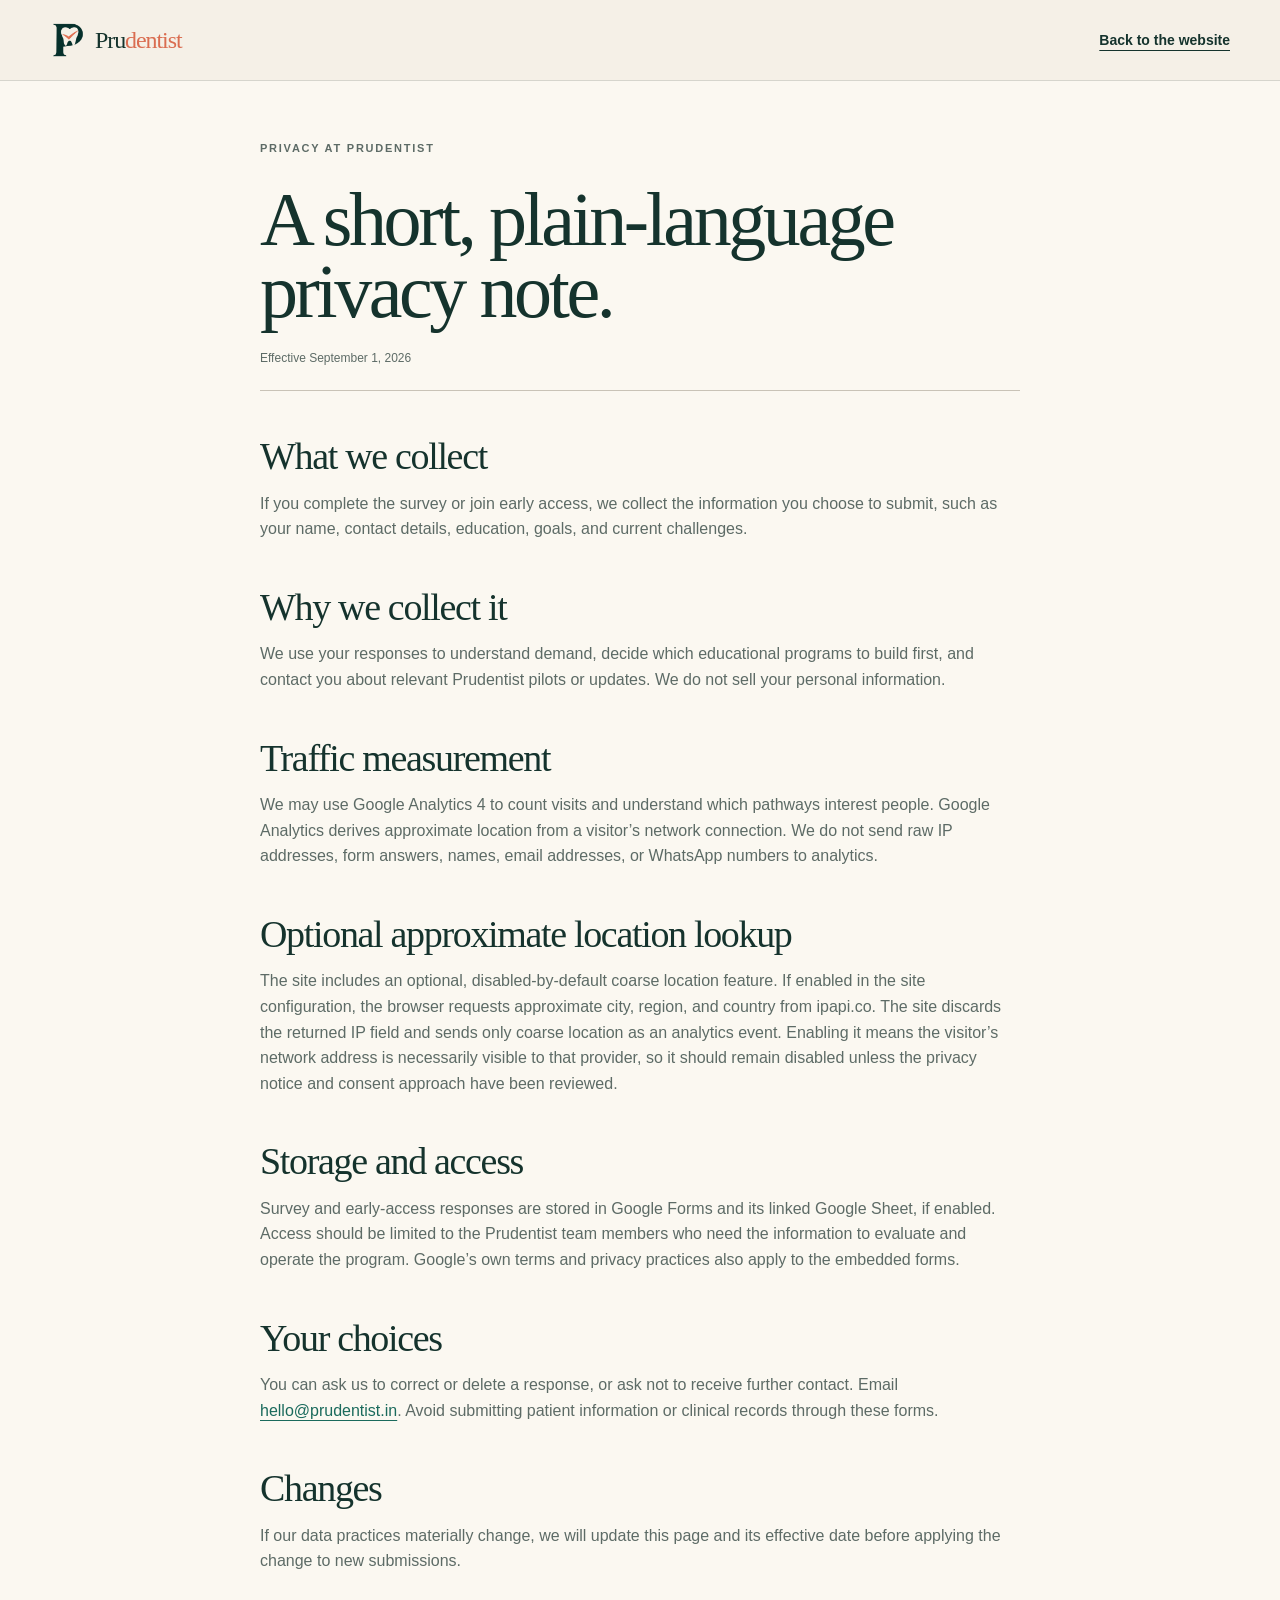
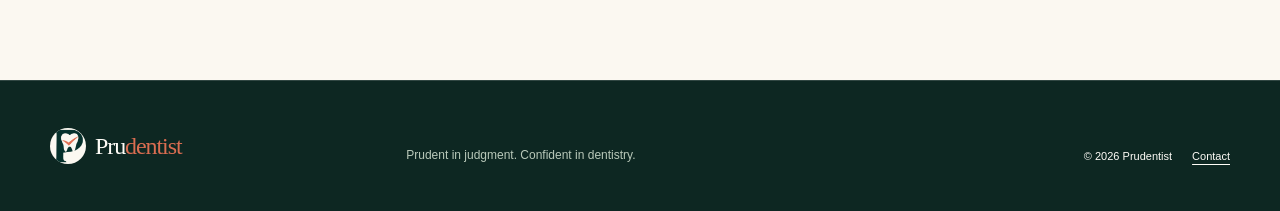
==== privacy.html @ f9dd21fc "feat: launch Prudentist static website" ====
<!doctype html>
<html lang="en">
<head>
  <meta charset="utf-8">
  <meta name="viewport" content="width=device-width, initial-scale=1">
  <meta name="description" content="How Prudentist handles survey, early-access, and privacy-friendly analytics data.">
  <meta name="robots" content="index, follow">
  <meta name="theme-color" content="#12332d">
  <link rel="canonical" href="https://theprudentist-alt.github.io/prudentist/privacy.html">
  <link rel="icon" type="image/png" sizes="64x64" href="static/images/favicon-64.png">
  <meta property="og:site_name" content="Prudentist">
  <meta property="og:title" content="Privacy — Prudentist">
  <meta property="og:description" content="How Prudentist handles Google Form responses and website analytics.">
  <meta property="og:type" content="website">
  <meta property="og:url" content="https://theprudentist-alt.github.io/prudentist/privacy.html">
  <title>Privacy — Prudentist</title>
  <link rel="stylesheet" href="static/styles.css">
  <script src="static/site.js" defer></script>
</head>
<body>
  <a class="skip-link" href="#main">Skip to content</a>
  <header class="site-header scrolled">
    <div class="shell nav-wrap">
      <a class="brand" href="index.html" aria-label="Prudentist home">
        <img src="static/images/prudentist-mark-256.png" width="36" height="36" alt="">
        <span>Pru</span><strong>dentist</strong>
      </a>
      <a class="text-link" href="index.html">Back to the website</a>
    </div>
  </header>

  <main class="legal-page" id="main">
    <article class="legal-shell">
      <p class="section-label">Privacy at Prudentist</p>
      <h1>A short, plain-language privacy note.</h1>
      <p class="legal-updated">Effective September 1, 2026</p>

      <h2>What we collect</h2>
      <p>If you complete the survey or join early access, we collect the information you choose to submit, such as your name, contact details, education, goals, and current challenges.</p>

      <h2>Why we collect it</h2>
      <p>We use your responses to understand demand, decide which educational programs to build first, and contact you about relevant Prudentist pilots or updates. We do not sell your personal information.</p>

      <h2>Traffic measurement</h2>
      <p>We may use Google Analytics 4 to count visits and understand which pathways interest people. Google Analytics derives approximate location from a visitor’s network connection. We do not send raw IP addresses, form answers, names, email addresses, or WhatsApp numbers to analytics.</p>

      <h2>Optional approximate location lookup</h2>
      <p>The site includes an optional, disabled-by-default coarse location feature. If enabled in the site configuration, the browser requests approximate city, region, and country from ipapi.co. The site discards the returned IP field and sends only coarse location as an analytics event. Enabling it means the visitor’s network address is necessarily visible to that provider, so it should remain disabled unless the privacy notice and consent approach have been reviewed.</p>

      <h2>Storage and access</h2>
      <p>Survey and early-access responses are stored in Google Forms and its linked Google Sheet, if enabled. Access should be limited to the Prudentist team members who need the information to evaluate and operate the program. Google’s own terms and privacy practices also apply to the embedded forms.</p>

      <h2>Your choices</h2>
      <p>You can ask us to correct or delete a response, or ask not to receive further contact. Email <a href="mailto:hello@prudentist.in">hello@prudentist.in</a>. Avoid submitting patient information or clinical records through these forms.</p>

      <h2>Changes</h2>
      <p>If our data practices materially change, we will update this page and its effective date before applying the change to new submissions.</p>
    </article>
  </main>

  <footer class="site-footer">
    <div class="shell footer-grid">
      <a class="brand brand-footer" href="index.html"><img src="static/images/prudentist-mark-256.png" width="36" height="36" alt=""><span>Pru</span><strong>dentist</strong></a>
      <p>Prudent in judgment. Confident in dentistry.</p>
      <div class="footer-meta"><span>© <span data-year>2026</span> Prudentist</span><a href="mailto:hello@prudentist.in">Contact</a></div>
    </div>
  </footer>
</body>
</html>
---- static/styles.css ----
:root {
  --ink: #15332d;
  --ink-deep: #0d2722;
  --paper: #f5f0e6;
  --paper-light: #fbf8f1;
  --line: #c9c3b7;
  --sage: #b9c9ba;
  --mint: #d9e5d7;
  --teal: #1a6a5c;
  --coral: #da6d51;
  --white: #fffdf8;
  --text-muted: #5d6b66;
  --font-sans: Inter, ui-sans-serif, -apple-system, BlinkMacSystemFont, "Segoe UI", sans-serif;
  --font-serif: Iowan Old Style, Baskerville, "Times New Roman", serif;
  --shell: min(1180px, calc(100% - 40px));
  --radius: 6px;
  --section: clamp(80px, 10vw, 148px);
}

* { box-sizing: border-box; }
html { scroll-behavior: smooth; }
body {
  margin: 0;
  color: var(--ink);
  background: var(--paper);
  font-family: var(--font-sans);
  font-size: 16px;
  line-height: 1.6;
  -webkit-font-smoothing: antialiased;
}

button, input, select, textarea { font: inherit; }
a { color: inherit; }
img { max-width: 100%; }
h1, h2, h3, p { margin-top: 0; }
.shell { width: var(--shell); margin-inline: auto; }
.section-pad { padding-block: var(--section); }
.sr-only {
  position: absolute; width: 1px; height: 1px; padding: 0; margin: -1px;
  overflow: hidden; clip: rect(0, 0, 0, 0); white-space: nowrap; border: 0;
}
.skip-link {
  position: fixed; z-index: 100; top: 12px; left: 12px; padding: 10px 16px;
  background: var(--white); transform: translateY(-160%);
}
.skip-link:focus { transform: translateY(0); }

.site-header {
  position: fixed; z-index: 50; inset: 0 0 auto; border-bottom: 1px solid transparent;
  transition: background .25s ease, border-color .25s ease;
}
.site-header.scrolled {
  background: rgb(245 240 230 / 94%); border-color: rgb(21 51 45 / 14%);
  backdrop-filter: blur(14px);
}
.nav-wrap { height: 80px; display: flex; align-items: center; justify-content: space-between; }
.brand { display: inline-flex; align-items: center; text-decoration: none; letter-spacing: -.045em; font-size: 24px; }
.brand img { width: 36px; height: 36px; margin-right: 9px; object-fit: contain; }
.brand span { font-family: var(--font-serif); }
.brand strong { color: var(--coral); font-family: var(--font-serif); font-size: inherit; font-weight: 400; letter-spacing: inherit; }
.site-nav { display: flex; align-items: center; gap: clamp(18px, 2.2vw, 34px); }
.site-nav > a { font-size: 13px; font-weight: 600; text-decoration: none; }
.site-nav > a:not(.button) { position: relative; }
.site-nav > a:not(.button)::after {
  content: ""; position: absolute; inset: auto 0 -5px; height: 1px; background: currentColor;
  transform: scaleX(0); transform-origin: right; transition: transform .2s ease;
}
.site-nav > a:hover::after { transform: scaleX(1); transform-origin: left; }
.menu-toggle { display: none; width: 48px; height: 48px; border: 0; background: transparent; }
.menu-toggle > span:not(.sr-only) { display: block; width: 23px; height: 1px; margin: 6px auto; background: var(--ink); }

.button {
  display: inline-flex; min-height: 52px; align-items: center; justify-content: center; gap: 22px;
  padding: 13px 20px; border: 1px solid var(--ink); border-radius: 2px; color: var(--white);
  background: var(--ink); font-weight: 700; font-size: 14px; text-decoration: none; cursor: pointer;
  transition: transform .2s ease, color .2s ease, background .2s ease;
}
.button:hover { transform: translateY(-2px); background: var(--teal); border-color: var(--teal); }
.button-small { min-height: 42px; padding: 9px 16px; }
.button-full { width: 100%; }
.button-coral { color: var(--ink-deep); background: var(--coral); border-color: var(--coral); }
.button-coral:hover { color: var(--white); background: #c65c43; border-color: #c65c43; }
.text-link { font-size: 14px; font-weight: 700; text-underline-offset: 5px; }

.hero { min-height: 860px; padding: 146px 0 90px; display: grid; align-items: center; overflow: hidden; }
.hero-grid { display: grid; grid-template-columns: minmax(0, 1.08fr) minmax(390px, .72fr); gap: clamp(54px, 8vw, 120px); align-items: center; }
.eyebrow, .section-label {
  text-transform: uppercase; letter-spacing: .16em; font-size: 11px; font-weight: 700;
}
.eyebrow { display: flex; align-items: center; gap: 10px; margin-bottom: 25px; }
.eyebrow span { width: 30px; height: 1px; background: var(--coral); }
h1 {
  max-width: 780px; margin-bottom: 27px; font-family: var(--font-serif); font-weight: 400;
  font-size: clamp(58px, 6.5vw, 96px); line-height: .95; letter-spacing: -.045em;
}
h1 em, h2 em { color: var(--coral); font-weight: 400; }
.hero-summary { max-width: 630px; color: #42544e; font-size: clamp(17px, 2vw, 20px); line-height: 1.65; }
.hero-actions { margin-top: 38px; display: flex; align-items: center; gap: 28px; }
.quiet-note { margin: 24px 0 0; color: var(--text-muted); font-size: 12px; }

.practice-map { padding: 24px; color: var(--white); background: var(--ink); transform: rotate(1.5deg); }
.map-heading, .path-topline, .form-heading { display: flex; justify-content: space-between; gap: 20px; }
.map-heading { padding-bottom: 18px; border-bottom: 1px solid rgb(255 255 255 / 22%); font-size: 10px; text-transform: uppercase; letter-spacing: .14em; }
.map-mark { color: var(--sage); }
.map-title { margin: 28px 0 30px; max-width: 360px; font-family: var(--font-serif); font-size: 31px; line-height: 1.12; }
.skill-map { margin: 0; padding: 0; list-style: none; }
.skill-map li { display: grid; grid-template-columns: 32px 1fr auto; gap: 10px; align-items: baseline; padding: 14px 0; border-top: 1px solid rgb(255 255 255 / 15%); }
.skill-map li > span { color: var(--coral); font-size: 10px; }
.skill-map strong { font-size: 14px; }
.skill-map small { color: var(--sage); font-size: 10px; text-align: right; }
.map-outcome { margin: 24px -24px -24px; padding: 18px 24px; display: flex; justify-content: space-between; background: var(--mint); color: var(--ink); font-size: 11px; text-transform: uppercase; letter-spacing: .06em; }

.problem { background: var(--paper-light); border-block: 1px solid var(--line); }
.statement-grid { display: grid; grid-template-columns: 1.2fr .8fr; gap: clamp(50px, 10vw, 150px); }
.section-label { margin-bottom: 25px; color: var(--teal); }
.section-label.light { color: var(--sage); }
h2 { margin-bottom: 0; font-family: var(--font-serif); font-size: clamp(43px, 5vw, 70px); font-weight: 400; line-height: 1.04; letter-spacing: -.035em; }
.statement-copy { padding-top: 43px; font-size: 17px; }
.statement-line { margin: 38px 0 0; padding-left: 22px; border-left: 2px solid var(--coral); font-weight: 700; }

.section-intro { max-width: 760px; margin-bottom: 64px; }
.section-intro > p:last-child { max-width: 570px; margin: 25px 0 0; color: var(--text-muted); font-size: 17px; }
.pathway-grid { display: grid; grid-template-columns: repeat(2, 1fr); gap: 18px; }
.path-card { min-height: 670px; padding: clamp(28px, 4vw, 52px); display: flex; flex-direction: column; border: 1px solid var(--ink); }
.path-india { background: var(--mint); }
.path-global { color: var(--white); background: var(--ink); }
.path-topline { padding-bottom: 22px; border-bottom: 1px solid currentColor; font-size: 11px; text-transform: uppercase; letter-spacing: .12em; }
.path-card > div:nth-child(2) { margin-top: 52px; }
.path-brand { margin-bottom: 16px; color: var(--teal); font-size: 12px; font-weight: 700; letter-spacing: .14em; text-transform: uppercase; }
.path-global .path-brand { color: var(--coral); }
.path-brand small { font-size: 9px; opacity: .75; }
.path-card h3 { max-width: 470px; margin-bottom: 18px; font-family: var(--font-serif); font-size: clamp(39px, 4.5vw, 58px); font-weight: 400; line-height: 1.02; }
.path-card > div > p:last-child { max-width: 520px; opacity: .78; }
.clean-list { margin: 34px 0; padding: 0; display: grid; grid-template-columns: 1fr 1fr; gap: 8px 24px; list-style: none; font-size: 13px; }
.clean-list li::before { content: "+"; margin-right: 8px; color: var(--coral); }
.card-cta { margin-top: auto; padding: 18px 0 3px; display: flex; justify-content: space-between; border-top: 1px solid currentColor; font-size: 14px; font-weight: 700; text-decoration: none; }
.card-cta span { font-size: 20px; transition: transform .2s ease; }
.card-cta:hover span { transform: translate(4px, -4px); }

.approach { color: var(--white); background: var(--ink-deep); }
.approach-grid { display: grid; grid-template-columns: .8fr 1.2fr; gap: clamp(60px, 10vw, 150px); }
.approach .section-intro { margin: 0; }
.approach .section-intro > p:last-child { color: var(--sage); }
.learning-chain { margin: 0; padding: 0; list-style: none; }
.learning-chain li { display: grid; grid-template-columns: 42px 1fr auto; gap: 20px; align-items: baseline; padding: 23px 0; border-top: 1px solid rgb(255 255 255 / 18%); }
.learning-chain li:last-child { border-bottom: 1px solid rgb(255 255 255 / 18%); }
.learning-chain span { color: var(--coral); font-size: 11px; }
.learning-chain strong { font-family: var(--font-serif); font-size: clamp(25px, 3vw, 35px); font-weight: 400; }
.learning-chain small { color: var(--sage); text-align: right; }

.founder { background: var(--paper-light); }
.founder-grid { display: grid; grid-template-columns: .65fr 1.35fr; gap: clamp(60px, 10vw, 150px); align-items: start; }
.founder-index { aspect-ratio: .82; padding: 30px; display: flex; flex-direction: column; justify-content: space-between; color: var(--white); background: var(--teal); }
.founder-index > span { font-family: var(--font-serif); font-size: clamp(90px, 13vw, 180px); line-height: .8; letter-spacing: -.08em; }
.founder-index small { padding-top: 18px; border-top: 1px solid rgb(255 255 255 / 35%); text-transform: uppercase; letter-spacing: .11em; }
.founder-copy blockquote { margin: 0 0 38px; font-family: var(--font-serif); font-size: clamp(35px, 4vw, 56px); line-height: 1.14; letter-spacing: -.025em; }
.founder-copy > p:not(.section-label):not(.founder-signoff) { max-width: 720px; color: var(--text-muted); }
.founder-signoff { margin-top: 36px; padding-top: 19px; border-top: 1px solid var(--line); font-weight: 700; }
.founder-signoff span { display: block; color: var(--text-muted); font-size: 11px; font-weight: 500; text-transform: uppercase; letter-spacing: .1em; }

.survey { background: var(--mint); }
.survey-grid { display: grid; grid-template-columns: .8fr 1.2fr; gap: clamp(55px, 9vw, 130px); align-items: start; }
.survey-copy { position: sticky; top: 130px; }
.survey-copy > p:nth-of-type(2) { max-width: 500px; margin-top: 28px; color: var(--text-muted); }
.survey-time { margin-top: 48px; display: flex; align-items: center; gap: 16px; }
.survey-time strong { font-family: var(--font-serif); font-size: 78px; font-weight: 400; line-height: .8; }
.survey-time span { font-size: 11px; font-weight: 700; line-height: 1.35; text-transform: uppercase; letter-spacing: .1em; }
.form-panel { padding: clamp(25px, 4vw, 48px); border: 1px solid var(--ink); background: var(--paper-light); }
.form-heading { margin-bottom: 38px; padding-bottom: 18px; border-bottom: 1px solid var(--line); font-size: 10px; font-weight: 700; text-transform: uppercase; letter-spacing: .12em; }
.field { margin-bottom: 24px; }
.field label, .field legend { display: block; margin-bottom: 8px; font-size: 12px; font-weight: 700; }
.field label span { color: var(--text-muted); font-weight: 400; }
.field input, .field select, .field textarea {
  width: 100%; min-height: 50px; padding: 12px 2px; border: 0; border-bottom: 1px solid #8e9b95;
  border-radius: 0; outline: 0; color: var(--ink); background: transparent;
}
.field textarea { resize: vertical; }
.field input::placeholder, .field textarea::placeholder { color: #7e8a84; }
.field input:focus, .field select:focus, .field textarea:focus { border-bottom-width: 2px; border-color: var(--teal); }
.field [aria-invalid="true"] { border-color: #b43d2b; }
.field-row { display: grid; grid-template-columns: 1fr 1fr; gap: 26px; }
.field-row .field { min-width: 0; }
.field-year { max-width: 190px; }
.field-hint, .privacy-note { margin: -14px 0 22px; color: var(--text-muted); font-size: 10px; }
.radio-field { padding: 0; border: 0; }
.radio-field label { display: inline-flex; align-items: center; margin-right: 18px; cursor: pointer; }
.radio-field input { width: 18px; min-height: 18px; margin: 0 7px 0 0; accent-color: var(--teal); }
.honeypot { position: absolute !important; left: -10000px !important; }
.form-status { min-height: 24px; margin: 13px 0 0; font-size: 12px; font-weight: 700; }
.form-status.error { color: #9c2e20; }
.form-status.success { color: var(--teal); }
.form-panel.is-complete > *:not(.form-status) { display: none; }
.form-panel.is-complete .form-status { min-height: 220px; display: grid; place-items: center; font-family: var(--font-serif); font-size: 34px; line-height: 1.2; text-align: center; }

.early-access { color: var(--white); background: var(--ink); }
.access-grid { display: grid; grid-template-columns: .82fr 1.18fr; gap: clamp(60px, 9vw, 130px); align-items: start; }
.access-copy { position: sticky; top: 130px; }
.access-copy > p:last-child { max-width: 500px; color: var(--sage); }
.access-manifesto { margin: 40px 0; font-family: var(--font-serif); font-size: clamp(30px, 4vw, 45px); line-height: 1.25; }
.access-manifesto em { color: var(--coral); }
.form-panel-dark { color: var(--white); border-color: rgb(255 255 255 / 35%); background: var(--ink-deep); }
.form-panel-dark .form-heading { border-color: rgb(255 255 255 / 20%); }
.form-panel-dark .field input, .form-panel-dark .field select, .form-panel-dark .field textarea { color: var(--white); border-color: #73857e; }
.form-panel-dark .field select option { color: var(--ink); }
.form-panel-dark .field input::placeholder, .form-panel-dark .field textarea::placeholder { color: #8fa098; }
.form-panel-dark .field-hint, .form-panel-dark .privacy-note { color: var(--sage); }
.form-panel-dark .form-status.success { color: var(--sage); }

.form-embed { overflow: hidden; }
.google-form-frame {
  display: block; width: 100%; height: 860px; border: 0; border-radius: 2px;
  color-scheme: light; background: var(--white);
}
[data-google-form="waitlist"] .google-form-frame { height: 1120px; }
.form-placeholder {
  min-height: 360px; padding: 42px; display: grid; place-content: center; gap: 12px;
  border: 1px dashed var(--line); text-align: center; background: rgb(255 255 255 / 35%);
}
.form-placeholder strong { font-family: var(--font-serif); font-size: 28px; font-weight: 400; }
.form-placeholder p { max-width: 480px; margin: 0; color: var(--text-muted); }
.form-placeholder code { padding: 2px 5px; background: rgb(21 51 45 / 8%); overflow-wrap: anywhere; }
.form-panel-dark .form-placeholder { border-color: rgb(255 255 255 / 30%); background: rgb(255 255 255 / 4%); }
.form-panel-dark .form-placeholder p { color: var(--sage); }
.form-panel-dark .form-placeholder code { background: rgb(255 255 255 / 10%); }

.consent-banner {
  position: fixed; z-index: 100; right: 18px; bottom: 18px; width: min(540px, calc(100% - 36px));
  padding: 18px; display: flex; align-items: center; justify-content: space-between; gap: 22px;
  color: var(--white); background: var(--ink-deep); border: 1px solid rgb(255 255 255 / 25%);
  box-shadow: 0 14px 50px rgb(0 0 0 / 25%);
}
.consent-banner p { margin: 0; font-size: 12px; }
.consent-banner p a { color: var(--sage); text-underline-offset: 3px; }
.consent-banner > div { flex: 0 0 auto; display: flex; align-items: center; gap: 12px; }
.consent-decline { padding: 8px 3px; border: 0; color: var(--sage); background: transparent; cursor: pointer; text-decoration: underline; text-underline-offset: 4px; }

.site-footer { padding: 46px 0; color: var(--white); background: var(--ink-deep); border-top: 1px solid rgb(255 255 255 / 15%); }
.footer-grid { display: grid; grid-template-columns: .5fr 1fr auto; gap: 35px; align-items: end; }
.brand-footer { color: var(--white); }
.brand-footer img { border-radius: 50%; background: var(--paper-light); }
.footer-grid > p { max-width: 360px; margin: 0; color: var(--sage); font-size: 12px; }
.footer-meta { display: flex; gap: 20px; font-size: 11px; }
.footer-meta a { text-underline-offset: 4px; }

.legal-page { min-height: calc(100vh - 126px); padding: 140px 0 90px; background: var(--paper-light); }
.legal-shell { width: min(760px, calc(100% - 40px)); margin-inline: auto; }
.legal-shell h1 { margin-bottom: 22px; font-size: clamp(48px, 7vw, 76px); }
.legal-shell h2 { margin: 46px 0 14px; font-size: clamp(28px, 4vw, 38px); }
.legal-shell p, .legal-shell li { color: var(--text-muted); }
.legal-shell a { color: var(--teal); text-underline-offset: 4px; }
.legal-updated { padding-bottom: 22px; border-bottom: 1px solid var(--line); font-size: 12px; }

.reveal { opacity: 1; transform: translateY(0); }
.practice-map.reveal { transform: rotate(1.5deg); }

:focus-visible { outline: 3px solid var(--coral); outline-offset: 4px; }

@media (max-width: 1024px) {
  .site-nav { gap: 18px; }
  .site-nav > a { font-size: 12px; }
  .hero { min-height: auto; }
  .hero-grid { grid-template-columns: 1fr .78fr; gap: 45px; }
  .skill-map li { grid-template-columns: 28px 1fr; }
  .skill-map small { display: none; }
  .clean-list { grid-template-columns: 1fr; }
  .path-card { min-height: 710px; }
}

@media (max-width: 820px) {
  :root { --shell: min(100% - 32px, 680px); }
  .menu-toggle { display: block; }
  .site-nav {
    position: fixed; inset: 80px 0 auto; padding: 30px 24px 40px; display: grid; gap: 8px;
    background: var(--paper-light); border-bottom: 1px solid var(--line); transform: none;
    transition: transform .25s ease;
  }
  .js .site-nav { transform: translateY(-130%); }
  .js .site-nav.open { transform: translateY(0); }
  body.menu-open { overflow: hidden; }
  .site-nav > a { padding: 10px; font-size: 16px; }
  .site-nav .button { margin-top: 8px; }
  .hero { padding-top: 125px; }
  .hero-grid, .statement-grid, .approach-grid, .founder-grid, .survey-grid, .access-grid { grid-template-columns: 1fr; }
  .hero-grid { gap: 65px; }
  .practice-map { width: min(92%, 500px); justify-self: center; }
  .statement-copy { padding-top: 0; }
  .path-card { min-height: 650px; }
  .approach-grid, .founder-grid, .survey-grid, .access-grid { gap: 60px; }
  .founder-index { max-width: 450px; aspect-ratio: 1.1; }
  .survey-copy, .access-copy { position: static; }
  .footer-grid { grid-template-columns: 1fr; align-items: start; }
}

@media (max-width: 660px) {
  :root { --shell: calc(100% - 28px); --section: 78px; }
  .nav-wrap { height: 70px; }
  .site-nav { top: 70px; }
  .hero { padding: 118px 0 76px; }
  h1 { font-size: clamp(50px, 15.5vw, 70px); }
  h2 { font-size: clamp(39px, 11.5vw, 52px); }
  .hero-actions { align-items: stretch; flex-direction: column; gap: 18px; }
  .text-link { align-self: flex-start; }
  .practice-map { width: calc(100% - 12px); padding: 20px; }
  .map-outcome { margin: 24px -20px -20px; padding: 17px 20px; }
  .pathway-grid { grid-template-columns: 1fr; }
  .path-card { min-height: auto; padding: 28px 24px; }
  .path-card > div:nth-child(2) { margin-top: 38px; }
  .clean-list { margin-bottom: 50px; }
  .learning-chain li { grid-template-columns: 32px 1fr; gap: 12px; }
  .learning-chain small { grid-column: 2; text-align: left; }
  .founder-index { max-width: none; }
  .form-panel { margin-inline: -2px; padding: 25px 20px; }
  .google-form-frame { height: 940px; }
  [data-google-form="waitlist"] .google-form-frame { height: 1220px; }
  .form-placeholder { min-height: 300px; padding: 26px 18px; }
  .consent-banner { align-items: stretch; flex-direction: column; }
  .consent-banner > div { justify-content: space-between; }
  .field-row { grid-template-columns: 1fr; gap: 0; }
  .field-year { max-width: none; }
  .radio-field label { min-height: 44px; margin-right: 14px; }
  .footer-meta { justify-content: space-between; }
}

@media (prefers-reduced-motion: reduce) {
  html { scroll-behavior: auto; }
  *, *::before, *::after { animation-duration: .01ms !important; transition-duration: .01ms !important; }
  .practice-map.reveal { transform: none; }
}
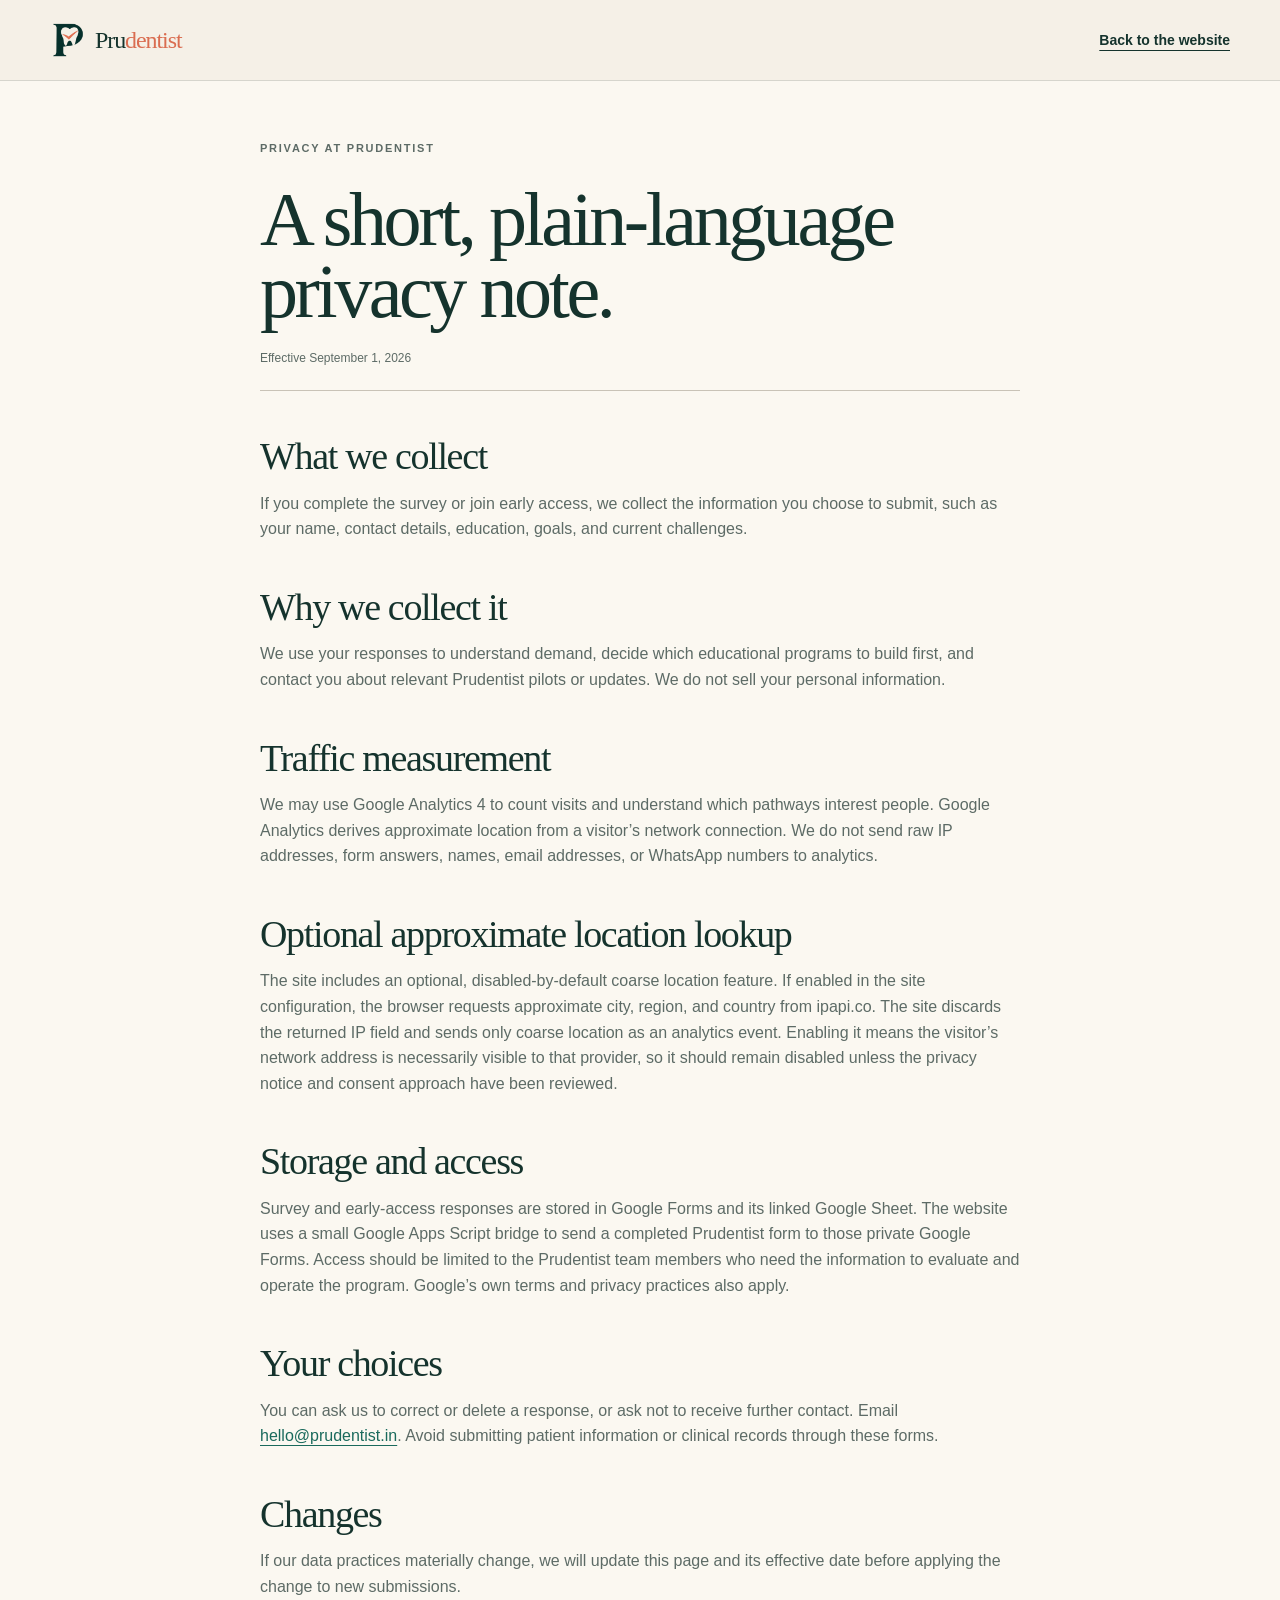
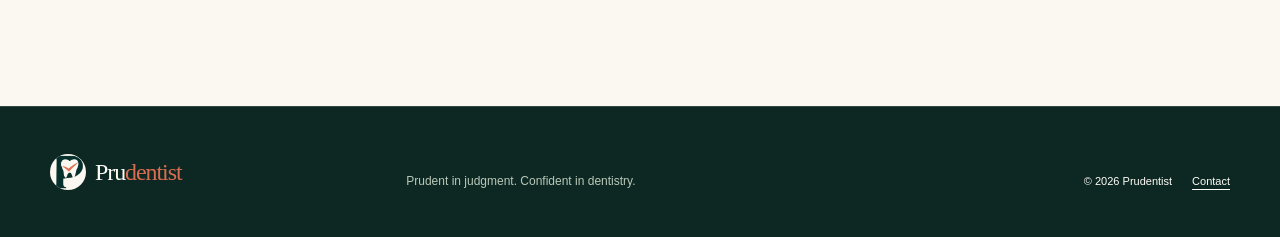
==== commit f5075c53: "feat: submit branded forms through Google Apps Script" ====
--- a/privacy.html
+++ b/privacy.html
@@ -48,7 +48,7 @@
       <p>The site includes an optional, disabled-by-default coarse location feature. If enabled in the site configuration, the browser requests approximate city, region, and country from ipapi.co. The site discards the returned IP field and sends only coarse location as an analytics event. Enabling it means the visitor’s network address is necessarily visible to that provider, so it should remain disabled unless the privacy notice and consent approach have been reviewed.</p>
 
       <h2>Storage and access</h2>
-      <p>Survey and early-access responses are stored in Google Forms and its linked Google Sheet, if enabled. Access should be limited to the Prudentist team members who need the information to evaluate and operate the program. Google’s own terms and privacy practices also apply to the embedded forms.</p>
+      <p>Survey and early-access responses are stored in Google Forms and its linked Google Sheet. The website uses a small Google Apps Script bridge to send a completed Prudentist form to those private Google Forms. Access should be limited to the Prudentist team members who need the information to evaluate and operate the program. Google’s own terms and privacy practices also apply.</p>
 
       <h2>Your choices</h2>
       <p>You can ask us to correct or delete a response, or ask not to receive further contact. Email <a href="mailto:hello@prudentist.in">hello@prudentist.in</a>. Avoid submitting patient information or clinical records through these forms.</p>
--- a/static/styles.css
+++ b/static/styles.css
@@ -76,6 +76,7 @@
   transition: transform .2s ease, color .2s ease, background .2s ease;
 }
 .button:hover { transform: translateY(-2px); background: var(--teal); border-color: var(--teal); }
+.button:disabled { cursor: wait; opacity: .62; transform: none; }
 .button-small { min-height: 42px; padding: 9px 16px; }
 .button-full { width: 100%; }
 .button-coral { color: var(--ink-deep); background: var(--coral); border-color: var(--coral); }
@@ -205,23 +206,6 @@
 .form-panel-dark .field input::placeholder, .form-panel-dark .field textarea::placeholder { color: #8fa098; }
 .form-panel-dark .field-hint, .form-panel-dark .privacy-note { color: var(--sage); }
 .form-panel-dark .form-status.success { color: var(--sage); }
-
-.form-embed { overflow: hidden; }
-.google-form-frame {
-  display: block; width: 100%; height: 860px; border: 0; border-radius: 2px;
-  color-scheme: light; background: var(--white);
-}
-[data-google-form="waitlist"] .google-form-frame { height: 1120px; }
-.form-placeholder {
-  min-height: 360px; padding: 42px; display: grid; place-content: center; gap: 12px;
-  border: 1px dashed var(--line); text-align: center; background: rgb(255 255 255 / 35%);
-}
-.form-placeholder strong { font-family: var(--font-serif); font-size: 28px; font-weight: 400; }
-.form-placeholder p { max-width: 480px; margin: 0; color: var(--text-muted); }
-.form-placeholder code { padding: 2px 5px; background: rgb(21 51 45 / 8%); overflow-wrap: anywhere; }
-.form-panel-dark .form-placeholder { border-color: rgb(255 255 255 / 30%); background: rgb(255 255 255 / 4%); }
-.form-panel-dark .form-placeholder p { color: var(--sage); }
-.form-panel-dark .form-placeholder code { background: rgb(255 255 255 / 10%); }
 
 .consent-banner {
   position: fixed; z-index: 100; right: 18px; bottom: 18px; width: min(540px, calc(100% - 36px));
@@ -310,9 +294,6 @@
   .learning-chain small { grid-column: 2; text-align: left; }
   .founder-index { max-width: none; }
   .form-panel { margin-inline: -2px; padding: 25px 20px; }
-  .google-form-frame { height: 940px; }
-  [data-google-form="waitlist"] .google-form-frame { height: 1220px; }
-  .form-placeholder { min-height: 300px; padding: 26px 18px; }
   .consent-banner { align-items: stretch; flex-direction: column; }
   .consent-banner > div { justify-content: space-between; }
   .field-row { grid-template-columns: 1fr; gap: 0; }
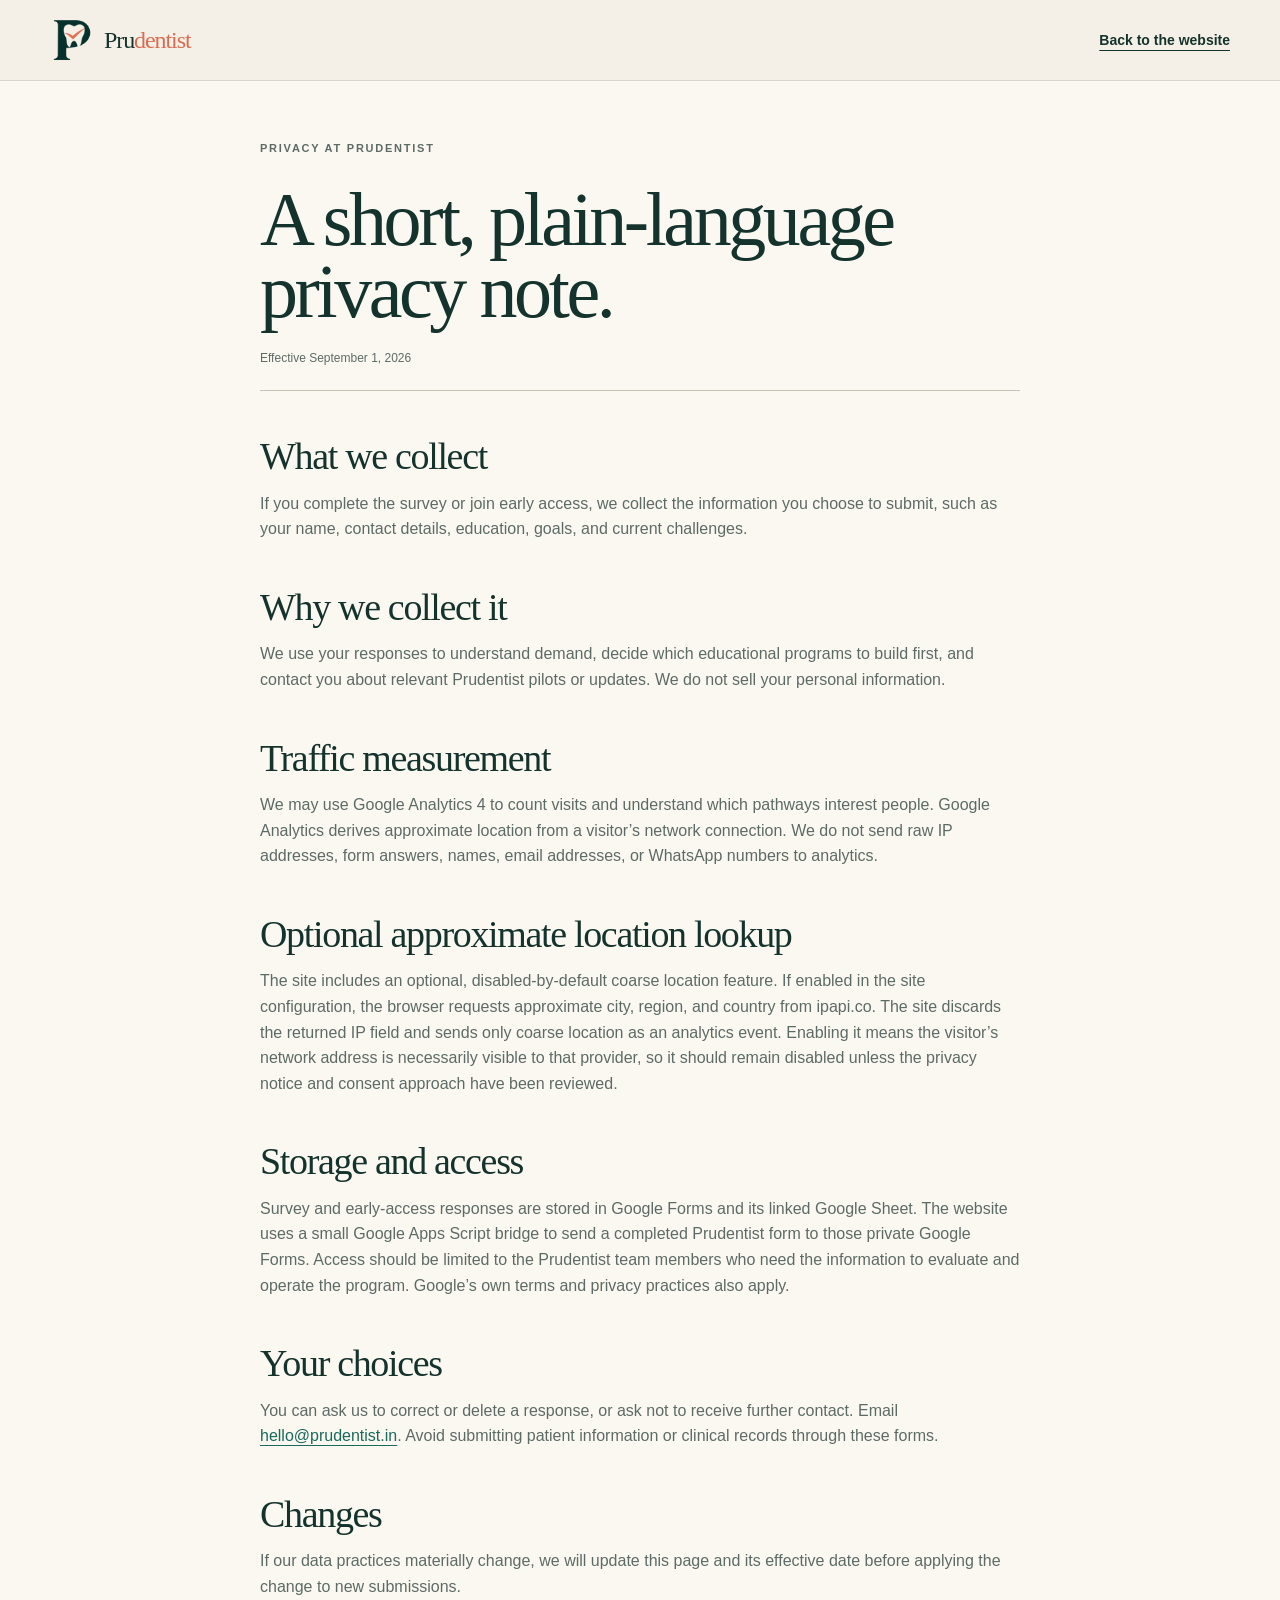
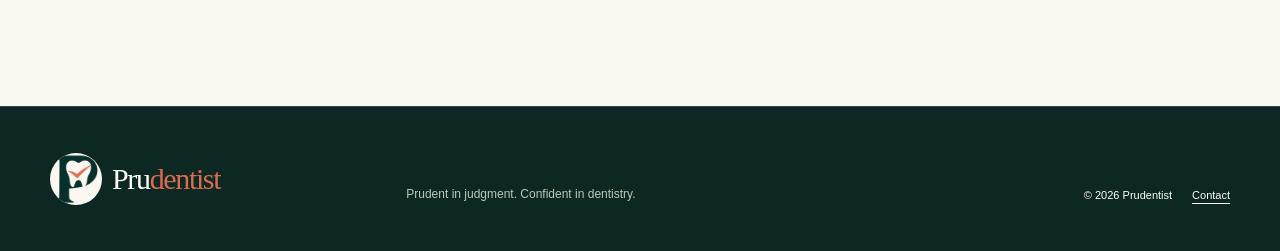
==== commit 88fc52e0: "fix: point search and sharing metadata at prudentist.co.in" ====
--- a/privacy.html
+++ b/privacy.html
@@ -6,13 +6,13 @@
   <meta name="description" content="How Prudentist handles survey, early-access, and privacy-friendly analytics data.">
   <meta name="robots" content="index, follow">
   <meta name="theme-color" content="#12332d">
-  <link rel="canonical" href="https://theprudentist-alt.github.io/prudentist/privacy.html">
+  <link rel="canonical" href="https://prudentist.co.in/privacy.html">
   <link rel="icon" type="image/png" sizes="64x64" href="static/images/favicon-64.png">
   <meta property="og:site_name" content="Prudentist">
   <meta property="og:title" content="Privacy — Prudentist">
   <meta property="og:description" content="How Prudentist handles Google Form responses and website analytics.">
   <meta property="og:type" content="website">
-  <meta property="og:url" content="https://theprudentist-alt.github.io/prudentist/privacy.html">
+  <meta property="og:url" content="https://prudentist.co.in/privacy.html">
   <title>Privacy — Prudentist</title>
   <link rel="stylesheet" href="static/styles.css">
   <script src="static/site.js" defer></script>
--- a/static/styles.css
+++ b/static/styles.css
@@ -55,7 +55,7 @@
 }
 .nav-wrap { height: 80px; display: flex; align-items: center; justify-content: space-between; }
 .brand { display: inline-flex; align-items: center; text-decoration: none; letter-spacing: -.045em; font-size: 24px; }
-.brand img { width: 36px; height: 36px; margin-right: 9px; object-fit: contain; }
+.brand img { width: 44px; height: 44px; margin-right: 10px; object-fit: contain; }
 .brand span { font-family: var(--font-serif); }
 .brand strong { color: var(--coral); font-family: var(--font-serif); font-size: inherit; font-weight: 400; letter-spacing: inherit; }
 .site-nav { display: flex; align-items: center; gap: clamp(18px, 2.2vw, 34px); }
@@ -88,6 +88,10 @@
 .eyebrow, .section-label {
   text-transform: uppercase; letter-spacing: .16em; font-size: 11px; font-weight: 700;
 }
+.hero-signature { display: flex; align-items: center; gap: 17px; margin-bottom: 19px; }
+.hero-signature > img { width: clamp(82px, 8vw, 112px); height: auto; flex: 0 0 auto; }
+.hero-signature .eyebrow { margin: 0 0 5px; }
+.hero-brand-name { margin: 0; font-family: var(--font-serif); font-size: clamp(27px, 3vw, 38px); line-height: 1; letter-spacing: -.045em; }
 .eyebrow { display: flex; align-items: center; gap: 10px; margin-bottom: 25px; }
 .eyebrow span { width: 30px; height: 1px; background: var(--coral); }
 h1 {
@@ -141,6 +145,7 @@
 .approach { color: var(--white); background: var(--ink-deep); }
 .approach-grid { display: grid; grid-template-columns: .8fr 1.2fr; gap: clamp(60px, 10vw, 150px); }
 .approach .section-intro { margin: 0; }
+.approach-mark { width: 72px; height: 72px; margin: 0 0 27px; object-fit: contain; }
 .approach .section-intro > p:last-child { color: var(--sage); }
 .learning-chain { margin: 0; padding: 0; list-style: none; }
 .learning-chain li { display: grid; grid-template-columns: 42px 1fr auto; gap: 20px; align-items: baseline; padding: 23px 0; border-top: 1px solid rgb(255 255 255 / 18%); }
@@ -221,7 +226,8 @@
 .site-footer { padding: 46px 0; color: var(--white); background: var(--ink-deep); border-top: 1px solid rgb(255 255 255 / 15%); }
 .footer-grid { display: grid; grid-template-columns: .5fr 1fr auto; gap: 35px; align-items: end; }
 .brand-footer { color: var(--white); }
-.brand-footer img { border-radius: 50%; background: var(--paper-light); }
+.brand-footer { font-size: 30px; }
+.brand-footer img { width: 52px; height: 52px; border-radius: 50%; background: var(--paper-light); }
 .footer-grid > p { max-width: 360px; margin: 0; color: var(--sage); font-size: 12px; }
 .footer-meta { display: flex; gap: 20px; font-size: 11px; }
 .footer-meta a { text-underline-offset: 4px; }
@@ -280,12 +286,20 @@
   .nav-wrap { height: 70px; }
   .site-nav { top: 70px; }
   .hero { padding: 118px 0 76px; }
+  .hero-signature { gap: 13px; margin-bottom: 17px; }
+  .hero-signature > img { width: 72px; }
+  .hero-brand-name { font-size: 29px; }
+  .hero-signature .eyebrow { font-size: 9px; letter-spacing: .12em; }
+  .hero-signature .eyebrow span { width: 18px; }
   h1 { font-size: clamp(50px, 15.5vw, 70px); }
   h2 { font-size: clamp(39px, 11.5vw, 52px); }
   .hero-actions { align-items: stretch; flex-direction: column; gap: 18px; }
   .text-link { align-self: flex-start; }
   .practice-map { width: calc(100% - 12px); padding: 20px; }
   .map-outcome { margin: 24px -20px -20px; padding: 17px 20px; }
+  .approach-mark { width: 58px; height: 58px; margin-bottom: 22px; }
+  .brand-footer { font-size: 27px; }
+  .brand-footer img { width: 46px; height: 46px; }
   .pathway-grid { grid-template-columns: 1fr; }
   .path-card { min-height: auto; padding: 28px 24px; }
   .path-card > div:nth-child(2) { margin-top: 38px; }
